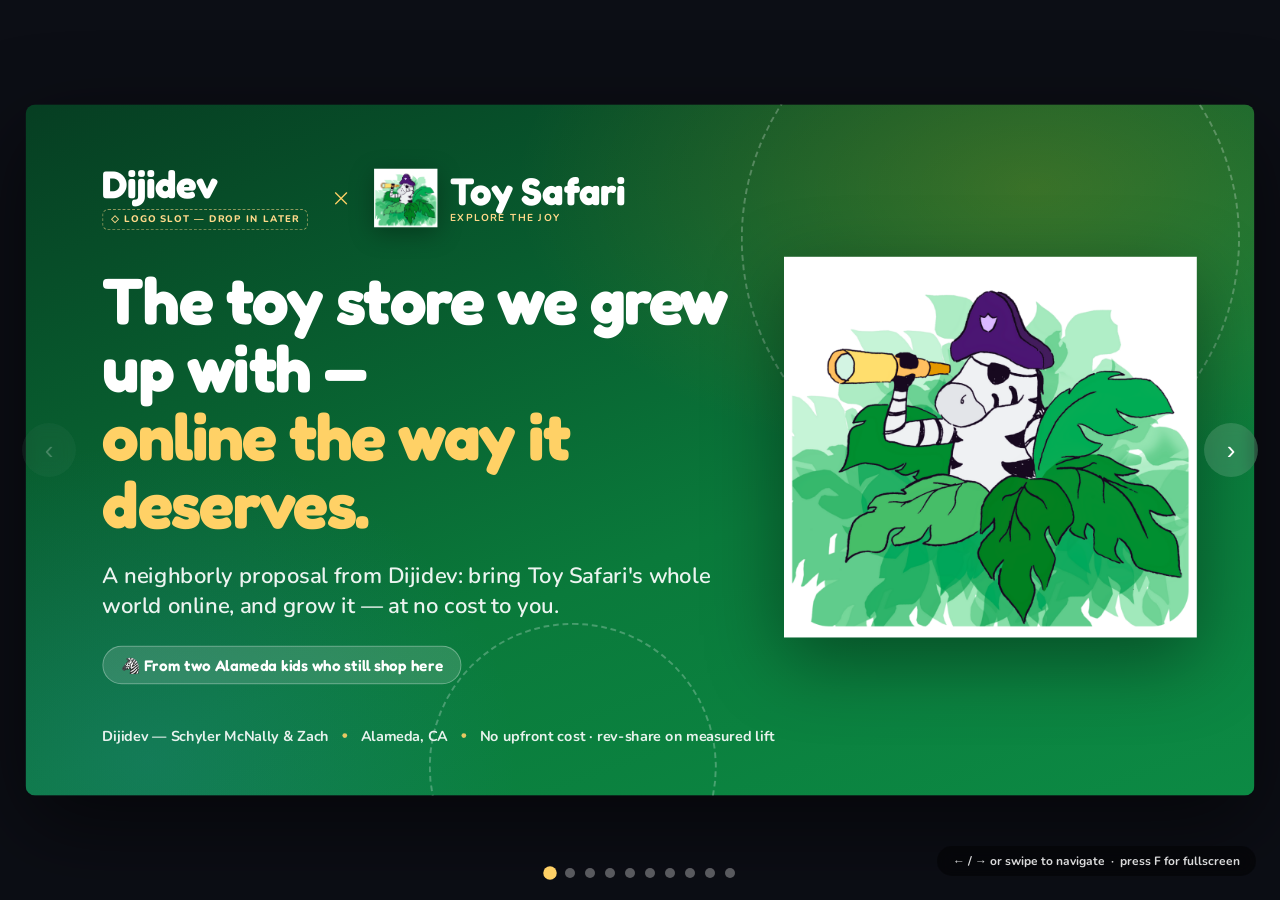
==== pitch/index.html @ 7b7998ce "Pitch deck: horizontal snap-scroll (swipe side-to-side) + auto-hiding prev/next nav" ====
<!doctype html>
<html lang="en"><head><meta charset="utf-8">
<title>Dijidev × Toy Safari — Pitch</title>
<link rel="stylesheet" href="https://fonts.googleapis.com/css2?family=Fredoka:wght@400;500;600;700&family=Nunito:wght@400;600;700;800;900&display=swap">
<style>
:root{
  --green:#0a7a3b;--green-deep:#04532a;--green-bright:#27c469;--green-soft:#e8f6ec;
  --amber:#ffa100;--amber-deep:#f08a00;--amber-soft:#fff4dd;--blue:#3f7fd6;--blue-deep:#2b5fa6;
  --purple:#6d4bb0;--coral:#ff6b5e;--ink:#1f2230;--ink-soft:#4a4f63;--muted:#8b91a4;
  --cream:#fbf8f1;--line:#ece6da;
}
*{box-sizing:border-box;margin:0;padding:0}
@page{size:1280px 720px;margin:0}
html,body{background:#2a2d3a}
body{font-family:'Nunito',sans-serif;color:var(--ink);-webkit-font-smoothing:antialiased}
.slide{width:1280px;height:720px;position:relative;overflow:hidden;page-break-after:always;
  background:var(--cream);display:flex;flex-direction:column}
.slide:last-child{page-break-after:auto}
h1,h2,h3,h4,.disp{font-family:'Fredoka',sans-serif;font-weight:600;line-height:1.04;letter-spacing:-.01em}
.pad{padding:64px 80px}
.eyebrow{font-family:'Fredoka';font-weight:600;font-size:15px;letter-spacing:.18em;text-transform:uppercase;color:var(--amber-deep)}
.kicker{display:inline-flex;align-items:center;gap:9px;font-family:'Fredoka';font-weight:600;font-size:14px;
  letter-spacing:.04em;background:#fff;border:1px solid var(--line);border-radius:999px;padding:8px 16px;color:var(--ink-soft)}
.pgn{position:absolute;bottom:30px;right:42px;font-family:'Fredoka';font-weight:600;font-size:13px;color:var(--muted);z-index:5}
.brandmark{position:absolute;bottom:26px;left:48px;display:flex;align-items:center;gap:9px;z-index:5}
.brandmark img{width:30px}.brandmark b{font-family:'Fredoka';font-weight:600;color:var(--green-deep);font-size:15px}
.green{color:var(--green-deep)}.amber{color:var(--amber-deep)}.cor{color:var(--coral)}.pur{color:var(--purple)}

/* browser frame */
.bz{background:#fff;border-radius:16px;box-shadow:0 30px 70px rgba(0,0,0,.28);overflow:hidden;border:1px solid #e2ddd2}
.bz .bar{height:38px;background:#f1eee7;border-bottom:1px solid var(--line);display:flex;align-items:center;gap:7px;padding:0 14px}
.bz .bar i{width:11px;height:11px;border-radius:50%;display:block}
.bz .bar .url{margin-left:14px;background:#fff;border:1px solid var(--line);border-radius:7px;height:22px;flex:1;max-width:340px;
  display:flex;align-items:center;padding:0 12px;font-size:11px;font-weight:700;color:var(--muted);font-family:'Nunito'}
.bz img{display:block;width:100%}

/* ---------- COVER ---------- */
.cover{background:
  radial-gradient(900px 500px at 82% 12%, rgba(255,161,0,.20), transparent 60%),
  radial-gradient(700px 600px at 10% 95%, rgba(63,127,214,.18), transparent 55%),
  linear-gradient(160deg,#063e22,#0a7a3b 60%,#0c8a44);color:#fff}
.cover .pad{flex:1;display:flex;flex-direction:column;justify-content:center;position:relative;z-index:2}
.cover .eyebrow{color:#ffd98a}
.cover h1{font-size:68px;font-weight:700;margin:18px 0 0;letter-spacing:-.02em;max-width:660px}
.cover h1 em{font-style:normal;color:#ffd166}
.cover .sub{font-size:23px;font-weight:600;opacity:.92;margin-top:24px;max-width:640px}
.cover .meta{margin-top:auto;display:flex;gap:14px;align-items:center;font-weight:700;font-size:15px;opacity:.9}
.cover .meta .dot{width:5px;height:5px;border-radius:50%;background:#ffd166}
.cover .zwrap{position:absolute;right:60px;top:50%;transform:translateY(-50%);width:430px;z-index:1}
.cover .zwrap img{width:100%;filter:drop-shadow(0 24px 40px rgba(0,0,0,.4))}
.cover .ring{position:absolute;border-radius:50%;border:2px dashed rgba(255,255,255,.25)}
.tagchip{display:inline-flex;align-items:center;gap:9px;background:rgba(255,255,255,.14);border:1px solid rgba(255,255,255,.3);
  border-radius:999px;padding:9px 18px;font-family:'Fredoka';font-weight:600;font-size:16px;margin-top:26px;width:fit-content}

/* ---------- generic head ---------- */
.shead{margin-bottom:26px}
.shead h2{font-size:46px;font-weight:700;color:var(--ink);margin-top:10px;max-width:900px}
.shead h2 .green{color:var(--green-deep)}
.lead{font-size:19px;font-weight:600;color:var(--ink-soft);max-width:820px;line-height:1.5}

/* slide 2 split */
.vs{display:grid;grid-template-columns:1fr 1fr;gap:26px;flex:1;min-height:0}
.vs .panel{border-radius:18px;padding:28px 30px;display:flex;flex-direction:column;min-height:0}
.vs .web{background:#fff;border:1px solid var(--line)}
.vs .store{background:linear-gradient(160deg,#0a7a3b,#063e22);color:#fff;position:relative;overflow:hidden}
.vs .panel h3{font-size:24px;margin-bottom:4px}
.vs .panel .n{font-family:'Fredoka';font-weight:700;font-size:15px;opacity:.8;margin-bottom:16px}
.vs .web .n{color:var(--muted)}
.taglist{display:flex;flex-wrap:wrap;gap:9px;align-content:flex-start}
.taglist span{font-weight:800;font-size:14px;padding:8px 14px;border-radius:10px}
.vs .web .taglist span{background:var(--cream);color:var(--ink-soft);border:1px solid var(--line)}
.vs .store .taglist span{background:rgba(255,255,255,.13);color:#fff;border:1px solid rgba(255,255,255,.22)}
.vs .store .taglist span.hot{background:var(--amber);color:#3a2600;border-color:var(--amber)}
.frbar{display:flex;gap:6px;margin-top:auto;padding-top:16px}
.frbar img{width:100%;height:62px;object-fit:cover;border-radius:8px;flex:1}
.bigstat{position:absolute;bottom:-10px;right:-6px;font-family:'Fredoka';font-weight:700;font-size:150px;color:rgba(255,255,255,.08);line-height:.8}

/* slide 3 cost */
.costgrid{display:grid;grid-template-columns:repeat(3,1fr);gap:22px;margin-top:8px}
.costcard{background:#fff;border:1px solid var(--line);border-radius:18px;padding:30px 28px;box-shadow:0 8px 22px rgba(31,34,48,.05)}
.costcard .big{font-family:'Fredoka';font-weight:700;font-size:58px;color:var(--coral);line-height:.9}
.costcard h4{font-size:21px;margin:14px 0 8px;color:var(--ink)}
.costcard p{font-weight:600;color:var(--ink-soft);font-size:15px;line-height:1.5}
.costcard.amber .big{color:var(--amber-deep)}.costcard.blue .big{color:var(--blue-deep)}
.banner-strip{margin-top:24px;background:#fdeceb;border:1px solid #f6c9c5;border-radius:14px;padding:16px 24px;
  display:flex;align-items:center;gap:14px;font-weight:700;color:#b3261e;font-size:16px}

/* tour slides */
.tour{display:grid;grid-template-columns:340px 1fr;gap:40px;flex:1;align-items:center}
.tour .txt h2{font-size:40px;font-weight:700;line-height:1.05;margin:12px 0 16px}
.tour .txt p{font-weight:600;color:var(--ink-soft);font-size:17px;line-height:1.55}
.tour ul{list-style:none;margin-top:20px;display:flex;flex-direction:column;gap:12px}
.tour li{font-weight:700;color:var(--ink);font-size:16px;display:flex;gap:11px;align-items:flex-start}
.tour li .e{font-size:20px;flex:0 0 auto}
.tour .shot{height:560px;display:flex;align-items:center}
.tour.full{grid-template-columns:1fr;text-align:center}
.tour-full-shot{height:470px;margin:0 auto}

/* before/after */
.ba2{display:grid;grid-template-columns:1fr 1fr;gap:26px;flex:1;align-items:stretch}
.ba2 .col{border-radius:18px;overflow:hidden;display:flex;flex-direction:column;border:1px solid var(--line);background:#fff}
.ba2 .col .lab{padding:14px 22px;font-family:'Fredoka';font-weight:600;font-size:17px;display:flex;align-items:center;gap:10px}
.ba2 .before .lab{background:#fdeceb;color:#b3261e}
.ba2 .after .lab{background:var(--green-soft);color:var(--green-deep)}
.ba2 .pp{padding:22px 26px;flex:1}
.ba2 .ptitle{font-family:'Fredoka';font-weight:600;font-size:19px;color:var(--ink)}
.ba2 .pprice{font-family:'Fredoka';font-weight:700;font-size:24px;color:var(--green-deep);margin:6px 0 14px}
.ba2 .empty{color:var(--muted);font-weight:700;font-size:14px;border:1.5px dashed var(--line);border-radius:10px;
  padding:18px;text-align:center;margin-top:6px}
.ba2 .empty2{margin-top:10px}
.ba2 .rich{font-weight:600;color:var(--ink-soft);font-size:13.5px;line-height:1.55}
.ba2 .rich b{color:var(--ink)}
.ba2 .rich .chips{display:flex;gap:6px;flex-wrap:wrap;margin-top:12px}
.ba2 .rich .chips span{background:var(--green-soft);color:var(--green-deep);font-weight:800;font-size:11px;padding:5px 10px;border-radius:7px}
.ba2 .seo{margin-top:14px;font-size:11.5px;font-weight:800;color:var(--muted);border-top:1px dashed var(--line);padding-top:10px}

/* trust slide */
.tg{display:grid;grid-template-columns:repeat(2,1fr);gap:18px;margin-top:6px}
.ti{background:#fff;border:1px solid var(--line);border-radius:16px;padding:22px 24px;display:flex;gap:16px;align-items:flex-start}
.ti .e{font-size:34px;flex:0 0 auto}
.ti h4{font-size:19px;margin-bottom:5px}.ti p{font-weight:600;color:var(--ink-soft);font-size:14.5px;line-height:1.45}
.rev-strip{margin-top:20px;display:flex;gap:16px}
.rev-mini{flex:1;background:linear-gradient(160deg,#fff,var(--green-soft));border:1px solid #cfe9d6;border-radius:14px;padding:16px 18px}
.rev-mini .st{color:#ffb800;font-weight:800;letter-spacing:1px;font-size:14px}
.rev-mini p{font-weight:700;color:var(--ink-soft);font-size:13px;margin:6px 0 8px;line-height:1.4}
.rev-mini b{font-size:12px;color:var(--ink)}

/* growth slide */
.channels{display:grid;grid-template-columns:repeat(5,1fr);gap:16px;margin-top:8px}
.ch{background:#fff;border:1px solid var(--line);border-radius:16px;padding:22px 18px;text-align:center;box-shadow:0 8px 20px rgba(31,34,48,.05)}
.ch .e{font-size:38px}.ch h4{font-size:18px;margin:12px 0 8px}
.ch p{font-weight:600;color:var(--ink-soft);font-size:13px;line-height:1.45}
.ch .tagm{display:inline-block;margin-top:10px;font-size:10px;font-weight:800;letter-spacing:.05em;text-transform:uppercase;
  color:var(--amber-deep);background:var(--amber-soft);padding:4px 9px;border-radius:6px}
.flow{margin-top:26px;background:var(--ink);color:#fff;border-radius:16px;padding:20px 28px;display:flex;align-items:center;
  justify-content:space-between;gap:14px}
.flow .step{font-family:'Fredoka';font-weight:600;font-size:15px}
.flow .arr{color:var(--green-bright);font-size:20px;font-weight:800}
.flow .step .e{font-size:22px;display:block;margin-bottom:4px}

/* offer slide */
.offer{display:grid;grid-template-columns:1fr 1fr;gap:26px;flex:1}
.phase{border-radius:20px;padding:34px 36px;display:flex;flex-direction:column;position:relative;overflow:hidden}
.phase.p1{background:#fff;border:2px solid var(--green-bright)}
.phase.p2{background:linear-gradient(160deg,#0a7a3b,#063e22);color:#fff}
.phase .tag{font-family:'Fredoka';font-weight:600;font-size:13px;letter-spacing:.1em;text-transform:uppercase;
  padding:7px 14px;border-radius:999px;width:fit-content;margin-bottom:16px}
.phase.p1 .tag{background:var(--green-soft);color:var(--green-deep)}
.phase.p2 .tag{background:rgba(255,255,255,.16);color:#fff}
.phase h3{font-size:32px;margin-bottom:6px}
.phase .price{font-family:'Fredoka';font-weight:700;font-size:46px;margin:10px 0 18px}
.phase.p1 .price{color:var(--green-deep)}.phase.p2 .price{color:#ffd166}
.phase ul{list-style:none;display:flex;flex-direction:column;gap:13px}
.phase li{font-weight:700;font-size:16px;display:flex;gap:11px;align-items:flex-start;line-height:1.4}
.phase.p1 li{color:var(--ink-soft)}.phase.p2 li{color:#eafff1}
.phase li .ck{flex:0 0 auto;font-weight:900}
.phase.p1 li .ck{color:var(--green)}.phase.p2 li .ck{color:var(--green-bright)}
.phase .foot2{margin-top:auto;font-weight:800;font-size:15px;padding-top:18px}
.phase.p1 .foot2{color:var(--green-deep)}.phase.p2 .foot2{color:#ffd166}

/* why slide */
.why{display:grid;grid-template-columns:repeat(2,1fr);gap:20px;margin-top:6px}
.wc{background:#fff;border:1px solid var(--line);border-radius:16px;padding:26px 28px;display:flex;gap:18px;align-items:flex-start}
.wc .e{font-size:36px}.wc h4{font-size:20px;margin-bottom:7px}.wc p{font-weight:600;color:var(--ink-soft);font-size:15px;line-height:1.5}
.scoreboard{margin-top:22px;background:var(--ink);color:#fff;border-radius:16px;padding:22px 30px;display:flex;align-items:center;gap:20px}
.scoreboard .e{font-size:34px}.scoreboard b{font-family:'Fredoka';font-weight:600;font-size:19px;color:#fff}
.scoreboard p{font-weight:700;color:#c5c8d4;font-size:14px;margin-top:3px}

/* ask slide */
.ask{background:
  radial-gradient(800px 500px at 85% 15%, rgba(255,161,0,.18), transparent 60%),
  linear-gradient(160deg,#063e22,#0a7a3b);color:#fff}
.ask .pad{flex:1;display:flex;flex-direction:column;justify-content:center}
.ask h2{font-size:58px;font-weight:700;max-width:760px}
.ask h2 em{font-style:normal;color:#ffd166}
.ask .lead{color:rgba(255,255,255,.9);max-width:680px;margin-top:20px;font-size:20px}
.askbox{margin-top:34px;background:rgba(255,255,255,.1);border:1px solid rgba(255,255,255,.25);border-radius:18px;
  padding:26px 32px;display:flex;align-items:center;gap:24px;width:fit-content}
.askbox .e{font-size:44px}
.askbox b{font-family:'Fredoka';font-weight:600;font-size:24px;display:block}
.askbox span{font-weight:700;opacity:.9;font-size:16px}
.contact{margin-top:30px;display:flex;gap:26px;font-weight:800;font-size:17px}
.contact .c{display:flex;align-items:center;gap:9px}
.ask .zwrap{position:absolute;right:48px;bottom:0;width:340px;opacity:.96}
.ask .zwrap img{width:100%;filter:drop-shadow(0 20px 30px rgba(0,0,0,.35))}

/* ---------- AI catalog slides ---------- */
.dpipe{display:flex;gap:10px;align-items:stretch;margin-top:6px}
.dps{flex:1;background:#fff;border:1px solid var(--line);border-radius:16px;padding:18px 18px 16px;position:relative;box-shadow:var(--shadow-sm)}
.dps .n{position:absolute;top:-11px;left:18px;width:24px;height:24px;border-radius:50%;background:var(--purple);color:#fff;font-family:'Fredoka';font-weight:700;font-size:13px;display:grid;place-items:center}
.dps .e{font-size:28px;margin:2px 0 8px}
.dps b{font-family:'Fredoka';font-weight:600;font-size:16px;display:block;margin-bottom:4px}
.dps span{font-weight:600;color:var(--ink-soft);font-size:12.5px;line-height:1.4}
.dpa{display:flex;align-items:center;color:var(--purple);font-size:20px;font-weight:800}
.ddetect{margin-top:22px;display:grid;grid-template-columns:1.7fr 1fr;gap:20px;align-items:stretch}
.ddwrap{position:relative;border-radius:16px;overflow:hidden;border:1px solid var(--line);box-shadow:var(--shadow);background:#000;height:268px}
.ddwrap img{width:100%;height:100%;object-fit:cover}
.ddbox{position:absolute;border:2.5px solid var(--green-bright);border-radius:7px;box-shadow:0 0 0 2px rgba(0,0,0,.25)}
.ddbox span{position:absolute;top:-22px;left:-2px;background:var(--green-bright);color:#06351c;font-weight:800;font-size:11px;padding:2px 7px;border-radius:5px;white-space:nowrap}
.ddside{background:linear-gradient(160deg,var(--green-soft),#fff);border:1px solid #cfe9d6;border-radius:16px;padding:20px 22px;display:flex;flex-direction:column;justify-content:center}
.ddside .big{font-family:'Fredoka';font-weight:700;font-size:46px;color:var(--green-deep);line-height:1}
.ddside .cap{font-weight:700;color:var(--ink-soft);font-size:14px;margin-bottom:14px}
.ddside .dl{font-weight:700;font-size:13.5px;color:var(--ink);display:flex;align-items:center;gap:8px;padding:4px 0}
.ddside .dl .ok{background:var(--green);color:#fff;width:17px;height:17px;border-radius:50%;display:grid;place-items:center;font-size:10px;flex:0 0 auto}
/* AI before/after */
.aba{display:grid;grid-template-columns:1fr auto 1.35fr;gap:20px;align-items:center;flex:1}
.aba .bcol{border:1px solid var(--line);border-radius:16px;overflow:hidden;background:var(--cream)}
.aba .blab{padding:12px 18px;font-family:'Fredoka';font-weight:600;font-size:15px;background:#fdeceb;color:#b3261e}
.aba .blab.good{background:var(--green-soft);color:var(--green-deep)}
.aba .bshelf{height:188px;overflow:hidden;background:#000}
.aba .bshelf img{width:100%;height:100%;object-fit:cover;object-position:31% 50%;transform:scale(2.05)}
.aba .bmeta{padding:14px 18px}
.aba .bmeta .t{font-family:'Fredoka';font-weight:600;font-size:15px;color:var(--muted)}
.aba .bx{list-style:none;margin:9px 0 0;padding:0;display:flex;flex-direction:column;gap:5px}
.aba .bx li{font-weight:700;font-size:12.5px;color:var(--muted);padding-left:18px;position:relative}
.aba .bx li:before{content:"✕";position:absolute;left:0;color:#d99}
.aba .mid{display:flex;flex-direction:column;align-items:center;gap:5px}
.aba .go{background:linear-gradient(110deg,#6d4bb0,#3f7fd6);color:#fff;font-family:'Fredoka';font-weight:700;font-size:14px;width:44px;height:44px;border-radius:50%;display:grid;place-items:center;box-shadow:var(--shadow)}
.aba .ar{color:var(--purple);font-size:22px;font-weight:800}
.alist{background:#fff;border:2px solid var(--green-bright);border-radius:16px;padding:20px;box-shadow:var(--shadow)}
.alist .top{display:flex;gap:16px}
.alist .img{width:128px;height:128px;flex:0 0 auto;background:#f6f3ec;border-radius:12px;display:grid;place-items:center;overflow:hidden}
.alist .img img{width:88%;height:88%;object-fit:contain;mix-blend-mode:multiply}
.alist .bl{font-size:11px;font-weight:800;letter-spacing:.05em;text-transform:uppercase;color:var(--amber-deep)}
.alist h3{font-family:'Fredoka';font-weight:600;font-size:20px;color:var(--ink);margin:3px 0 5px;line-height:1.08}
.alist .pr{font-family:'Fredoka';font-weight:700;font-size:24px;color:var(--green-deep);margin:4px 0 5px}
.alist .src{font-size:11.5px;font-weight:700;color:var(--ink-soft)}.alist .src b{color:var(--blue-deep)}
.alist .desc{font-weight:600;color:var(--ink-soft);font-size:13px;line-height:1.55;margin:14px 0 12px}
.alist .chips{display:flex;gap:6px;flex-wrap:wrap;margin-bottom:12px}
.alist .chips span{background:var(--green-soft);color:var(--green-deep);font-weight:800;font-size:10.5px;padding:4px 9px;border-radius:6px}
.alist .seo{font-size:11px;font-weight:800;color:var(--green-deep);background:var(--green-soft);border-radius:8px;padding:8px 12px}

/* ===== v2 reframe: co-brand · heart · vision · live · proof ===== */
.cobrand{display:flex;align-items:center;gap:26px;margin-bottom:8px}
.cobrand .wm{font-family:'Fredoka';font-weight:700;font-size:40px;color:#fff;line-height:.92}
.cobrand .slot{margin-top:8px;font-size:10px;font-weight:800;letter-spacing:.12em;text-transform:uppercase;
  color:#ffd98a;border:1px dashed rgba(255,217,138,.55);border-radius:6px;padding:3px 8px;width:fit-content}
.cobrand .x{font-size:28px;color:#ffd166;font-weight:300}
.cobrand .ts{display:flex;align-items:center;gap:13px}
.cobrand .ts img{width:66px;filter:drop-shadow(0 6px 12px rgba(0,0,0,.3))}
.cobrand .ts .wm small{display:block;font-family:'Nunito';font-weight:700;font-size:10.5px;letter-spacing:.14em;
  color:#ffd98a;text-transform:uppercase;margin-top:4px}

/* heart slide */
.heart{display:grid;grid-template-columns:1.15fr .85fr;gap:42px;flex:1;align-items:center}
.heart .htxt p{font-weight:600;color:var(--ink-soft);font-size:18.5px;line-height:1.62;margin-bottom:14px}
.heart .htxt p b{color:var(--ink)}
.heart .htxt .big1{font-family:'Fredoka';font-weight:600;font-size:30px;color:var(--green-deep);margin-bottom:18px;line-height:1.1}
.heart .hcard{background:linear-gradient(160deg,#063e22,#0a7a3b);border-radius:24px;padding:36px 30px;color:#fff;
  text-align:center;box-shadow:var(--shadow-lg)}
.heart .hcard img{width:188px;margin:0 auto 12px;filter:drop-shadow(0 14px 22px rgba(0,0,0,.3))}
.heart .hcard .big{font-family:'Fredoka';font-weight:600;font-size:22px}
.heart .hcard .who{margin-top:12px;font-weight:700;font-size:13.5px;color:#ffd98a}
.heart .hcard .lov{display:inline-block;margin-top:16px;background:rgba(255,255,255,.14);border:1px solid rgba(255,255,255,.25);
  border-radius:999px;padding:9px 18px;font-weight:800;font-size:14px}

/* vision slide */
.vgrid{display:grid;grid-template-columns:repeat(3,1fr);gap:22px;margin-top:6px}
.vcard{background:#fff;border:1px solid var(--line);border-radius:18px;padding:28px 26px;box-shadow:0 8px 22px rgba(31,34,48,.05)}
.vcard .ve{font-size:38px}
.vcard h4{font-size:21px;margin:14px 0 9px;color:var(--ink)}
.vcard p{font-weight:600;color:var(--ink-soft);font-size:14.5px;line-height:1.52}
.vbanner{margin-top:24px;background:linear-gradient(110deg,#140f26,#23314f);color:#fff;border-radius:16px;
  padding:20px 28px;display:flex;align-items:center;gap:16px;font-weight:700;font-size:17px}
.vbanner .e{font-size:28px}.vbanner b{color:#ffd166;font-family:'Fredoka';font-weight:600}

/* live slide */
.live{display:grid;grid-template-columns:1fr 360px;gap:46px;flex:1;align-items:center}
.live .ltxt h2{font-size:46px;font-weight:700;line-height:1.04;margin-bottom:16px}
.live .ltxt p{font-weight:600;color:var(--ink-soft);font-size:18.5px;line-height:1.55;max-width:540px}
.xbtn{display:inline-flex;align-items:center;gap:10px;font-family:'Fredoka';font-weight:600;font-size:19px;
  background:var(--green);color:#fff;padding:16px 30px;border-radius:999px;box-shadow:0 8px 20px rgba(10,122,59,.3);margin-top:26px}
.xbtn.amber{background:var(--amber);color:#3a2600}
.live .url{margin-top:18px;font-weight:800;color:var(--ink-soft);font-size:15px}
.live .url b{color:var(--green-deep)}
.phone{width:300px;height:610px;margin:0 auto;background:#1f2230;border-radius:46px;padding:11px;box-shadow:var(--shadow-lg);position:relative}
.phone .scr{width:100%;height:100%;border-radius:35px;overflow:hidden;background:#fff;position:relative}
.phone .scr img{width:100%;display:block}
.phone .notch{position:absolute;top:11px;left:50%;transform:translateX(-50%);width:120px;height:24px;background:#1f2230;border-radius:0 0 16px 16px;z-index:2}

/* proof: measured-lift band */
.lift{margin-top:18px;background:var(--ink);color:#fff;border-radius:16px;padding:18px 28px;display:flex;align-items:center;gap:18px}
.lift .e{font-size:30px;flex:0 0 auto}.lift b{font-family:'Fredoka';font-weight:600;font-size:19px;color:#fff}
.lift p{font-weight:700;color:#c5c8d4;font-size:14px;margin-top:2px}

/* discreet corner cross-link (functional on web, harmless in print) */
.golive{position:absolute;top:20px;right:24px;z-index:6;background:rgba(255,255,255,.92);border:1px solid var(--line);
  border-radius:999px;padding:8px 15px;font-family:'Fredoka';font-weight:600;font-size:12.5px;color:var(--green-deep);
  box-shadow:var(--shadow-sm);display:flex;align-items:center;gap:6px}
.cover .golive,.ask .golive{background:rgba(255,255,255,.16);color:#fff;border-color:rgba(255,255,255,.3)}

/* ===== web slideshow mode (screen only; print uses @page above) ===== */
@media screen{
  html,body{height:100%;margin:0;background:#0c0e15;overflow:hidden}
  /* horizontal snap deck: slides line up in a row, swipe / arrow side-to-side */
  .deck{display:flex;flex-direction:row;width:100vw;height:100vh;
    overflow-x:auto;overflow-y:hidden;scroll-snap-type:x mandatory;scroll-behavior:smooth;
    -webkit-overflow-scrolling:touch;overscroll-behavior-x:contain}
  .deck::-webkit-scrollbar{display:none} .deck{scrollbar-width:none}
  .stage{flex:0 0 100vw;width:100vw;height:100vh;display:flex;align-items:center;justify-content:center;
    scroll-snap-align:center;scroll-snap-stop:always;overflow:hidden;position:relative}
  .slide{flex:0 0 auto;transform-origin:center center;border-radius:10px;
    box-shadow:0 30px 90px rgba(0,0,0,.55)}
  /* nav chrome — auto-hides when idle, returns on move/tap/key */
  .navdots,.arrowbtn,.helpbar{transition:opacity .4s ease,transform .2s ease}
  body.idle .navdots,body.idle .arrowbtn,body.idle .helpbar{opacity:0;pointer-events:none}
  .navdots{position:fixed;left:50%;bottom:22px;transform:translateX(-50%);z-index:60;display:flex;flex-direction:row;gap:10px}
  .navdots a{width:10px;height:10px;border-radius:50%;background:rgba(255,255,255,.32);transition:.2s;cursor:pointer}
  .navdots a.on{background:#ffd166;transform:scale(1.35)}
  .arrowbtn{position:fixed;z-index:60;top:50%;transform:translateY(-50%);width:54px;height:54px;border-radius:50%;border:0;cursor:pointer;
    background:rgba(255,255,255,.14);color:#fff;font-size:26px;line-height:1;backdrop-filter:blur(8px);display:grid;place-items:center}
  .arrowbtn:hover{background:rgba(255,255,255,.28)}
  .arrowbtn.prev{left:22px}.arrowbtn.next{right:22px}
  .arrowbtn[disabled]{opacity:.25;pointer-events:none}
  .helpbar{position:fixed;bottom:24px;right:24px;z-index:60;background:rgba(0,0,0,.5);
    color:#fff;font-family:'Nunito';font-weight:700;font-size:12px;padding:7px 16px;border-radius:999px;
    backdrop-filter:blur(8px);opacity:.85}
}
@media print{ .deck{display:block} .navdots,.helpbar,.arrowbtn{display:none!important} }

</style></head>
<body>
<div class="deck" id="deck">

<!-- 1 COVER · Dijidev × Toy Safari -->
<div class="stage"><section class="slide cover">
  <div class="ring" style="width:520px;height:520px;right:15px;top:-120px"></div>
  <div class="ring" style="width:300px;height:300px;right:560px;bottom:-120px"></div>
  <div class="zwrap"><img src="assets/zebra.png" alt="Toy Safari zebra"></div>
  <div class="pad">
    <div class="cobrand">
      <div class="dij"><div class="wm">Dijidev</div><div class="slot">◇ logo slot — drop in later</div></div>
      <div class="x">×</div>
      <div class="ts"><img src="assets/zebra.png" alt=""><div class="wm">Toy&nbsp;Safari<small>Explore the joy</small></div></div>
    </div>
    <h1 style="margin-top:30px">The toy store we grew up with —<br><em>online the way it deserves.</em></h1>
    <p class="sub">A neighborly proposal from Dijidev: bring Toy Safari's whole world online, and grow it — at no cost to you.</p>
    <span class="tagchip">🦓 From two Alameda kids who still shop here</span>
    <div class="meta" style="margin-top:44px"><span>Dijidev — Schyler McNally &amp; Zach</span><span class="dot"></span><span>Alameda, CA</span><span class="dot"></span><span>No upfront cost · rev-share on measured lift</span></div>
  </div>
</section></div>

<!-- 2 WHO WE ARE · heart -->
<div class="stage"><section class="slide"><div class="pad" style="flex:1;display:flex;flex-direction:column"><a class="golive" href="../index.html">🔗 Open live site</a>
  <div class="shead"><span class="eyebrow">Who we are · why we're here</span>
    <h2>We're not an agency.<br>We're your <span class="green">neighbors.</span></h2></div>
  <div class="heart">
    <div class="htxt">
      <p class="big1">Alameda born and raised. We shopped Toy Safari as kids — now our kids do.</p>
      <p>We're <b>Dijidev</b> — Schyler &amp; Zach, two locals who love building things. We also <b>love love love this island</b>, and the shops that make it ours.</p>
      <p>We're starting a small marketing blitz offering our new services — helping local businesses step into what AI can do for them. And we asked ourselves a simple question:</p>
      <p><b>What better place to start than the places we love, in the city we call home?</b> So we started here.</p>
    </div>
    <div class="hcard">
      <img src="assets/zebra.png" alt="Toy Safari zebra">
      <div class="big">Toy Safari</div>
      <div class="who">A neighborhood institution we grew up on</div>
      <div class="lov">❤️ We love love love Alameda</div>
    </div>
  </div>
</div><div class="brandmark"><img src="assets/zebra.png"><b>Dijidev × Toy Safari</b></div><div class="pgn">2 / 10</div></section></div>

<!-- 3 THE VISION · local business in the AI era -->
<div class="stage"><section class="slide"><div class="pad" style="flex:1;display:flex;flex-direction:column"><a class="golive" href="../index.html">🔗 Open live site</a>
  <div class="shead"><span class="eyebrow">The moment · why now</span>
    <h2>The corner toy shop can now do what only <span class="green">big retail</span> could.</h2></div>
  <div class="vgrid">
    <div class="vcard"><div class="ve">⚡</div><h4>The moment</h4>
      <p>AI just got good enough to do the work a small shop never had time or budget for — writing every product page, listing across channels, answering customers, running the marketing.</p></div>
    <div class="vcard"><div class="ve">🌱</div><h4>The opportunity</h4>
      <p>A one-person shop can now punch like a team of ten. The independents who adopt early get pro-grade reach while keeping exactly what makes them special — the taste, the curation, the human touch.</p></div>
    <div class="vcard"><div class="ve">⏳</div><h4>The risk of waiting</h4>
      <p>Search and the marketplaces increasingly favor whoever shows up complete and online. Shops that stay invisible get quietly buried under the chains and Amazon — not because they're worse, but because they can't be found.</p></div>
  </div>
  <div class="vbanner"><span class="e">🧭</span><div>We help local businesses cross into the agentic-AI era — <b>starting at home, in Alameda.</b></div></div>
</div><div class="brandmark"><img src="assets/zebra.png"><b>Dijidev × Toy Safari</b></div><div class="pgn">3 / 10</div></section></div>

<!-- 4 THE GAP -->
<div class="stage"><section class="slide"><div class="pad" style="flex:1;display:flex;flex-direction:column"><a class="golive" href="../index.html">🔗 Open live site</a>
  <div class="shead"><span class="eyebrow">The one thing we noticed</span>
    <h2>Your <span class="green">store</span> is a wonderland.<br>Your <span class="cor">website</span> shows a sliver of it.</h2></div>
  <div class="vs">
    <div class="panel web">
      <h3>🖥️ Online today</h3><div class="n">toysafaritoys.com — a handful of collector categories (~301 items)</div>
      <div class="taglist">
        <span>Star Wars</span><span>Die-cast</span><span>Dolls</span><span>Transformers</span>
        <span>Tin Toys</span><span>Autographed</span><span>Pixar</span><span>BRIO (a few)</span>
      </div>
      <div class="frbar"><img src="assets/f07.jpg"><img src="assets/f19.jpg"></div>
    </div>
    <div class="panel store">
      <h3>🏬 On your shelves</h3><div class="n">the full-spectrum toy shop customers actually walk into</div>
      <div class="taglist">
        <span class="hot">Wooden toys</span><span class="hot">Educational / STEM</span><span class="hot">Baby &amp; toddler</span>
        <span class="hot">Puzzles</span><span class="hot">Plush</span><span class="hot">Bath &amp; water</span>
        <span class="hot">Pretend play</span><span class="hot">Books</span><span class="hot">Board games</span>
        <span class="hot">Arts &amp; crafts</span><span class="hot">Modern figures</span><span>+ all the collectibles</span>
      </div>
      <div class="frbar"><img src="assets/f02.jpg"><img src="assets/f14.jpg"><img src="assets/f06.jpg"><img src="assets/f17.jpg"></div>
      <div class="bigstat">85%<br>hidden</div>
    </div>
  </div>
  <p style="margin-top:16px;font-weight:700;color:var(--ink-soft);font-size:15px">Roughly <b style="color:var(--ink)">85% of the store never appears online</b> — so the families searching for it never find you. Good news: that's the most fixable problem there is.</p>
</div><div class="brandmark"><img src="assets/zebra.png"><b>Dijidev × Toy Safari</b></div><div class="pgn">4 / 10</div></section></div>

<!-- 5 THE FUTURE · homepage -->
<div class="stage"><section class="slide"><div class="pad" style="flex:1"><a class="golive" href="../index.html">🔗 Open live site</a>
  <div class="tour">
    <div class="txt"><span class="eyebrow">What we'd build · the future</span>
      <h2>The whole store,<br>finally <span class="green">visible.</span></h2>
      <p>A redesign that keeps your zebra, your voice, your collectibles — and finally shows every aisle you actually carry.</p>
      <ul>
        <li><span class="e">🦓</span> Your mascot + "Explore the joy, find some toys"</li>
        <li><span class="e">🗺️</span> Every toy "habitat," not just the display cases</li>
        <li><span class="e">💎</span> A premium Vintage Vault for the collectors</li>
        <li><span class="e">🎈</span> Your gift-balloon service, front and center</li>
      </ul>
    </div>
    <div class="shot"><div class="bz"><div class="bar"><i style="background:#ff5f57"></i><i style="background:#febc2e"></i><i style="background:#28c840"></i><div class="url">toysafaritoys.com</div></div>
      <img src="assets/deck_home.png" alt="New homepage"></div></div>
  </div>
</div><div class="brandmark"><img src="assets/zebra.png"><b>Dijidev × Toy Safari</b></div><div class="pgn">5 / 10</div></section></div>

<!-- 6 THE FUTURE · breadth navigable -->
<div class="stage"><section class="slide"><div class="pad" style="flex:1"><a class="golive" href="../index.html">🔗 Open live site</a>
  <div class="tour">
    <div class="txt"><span class="eyebrow">What we'd build · the future</span>
      <h2>Every aisle,<br>one <span class="green">click away.</span></h2>
      <p>A full category menu and smart search map the real store online — so a parent hunting wooden trains and a collector chasing a signed figure both land in the right place.</p>
      <ul>
        <li><span class="e">🧭</span> Departments organized like the store</li>
        <li><span class="e">🔎</span> Search by character, brand, age or scale</li>
        <li><span class="e">📈</span> Every category a page Google can finally rank</li>
      </ul>
    </div>
    <div class="shot"><div class="bz"><div class="bar"><i style="background:#ff5f57"></i><i style="background:#febc2e"></i><i style="background:#28c840"></i><div class="url">toysafaritoys.com</div></div>
      <img src="assets/deck_mega.png" alt="Full category navigation"></div></div>
  </div>
</div><div class="brandmark"><img src="assets/zebra.png"><b>Dijidev × Toy Safari</b></div><div class="pgn">6 / 10</div></section></div>

<!-- 7 SEE IT LIVE · cross-link -->
<div class="stage"><section class="slide"><div class="pad" style="flex:1"><a class="golive" href="../index.html">🔗 Open live site</a>
  <div class="live">
    <div class="ltxt"><span class="eyebrow">Not a slideshow — a working site</span>
      <h2>This isn't a mockup.<br>It's <span class="green">already live.</span></h2>
      <p>We've built a working prototype of the new Toy Safari — on desktop and phone. Open it right now and tap around; it feels like a real store because it is one.</p>
      <a class="xbtn" href="../index.html">▶ Open the live demo</a>
      <div class="url">On your phone: <b>scan the QR / ask us for the link</b></div>
    </div>
    <div class="phone"><div class="notch"></div><div class="scr"><img src="assets/ip_home_vp.png" alt="Toy Safari on iPhone"></div></div>
  </div>
</div><div class="brandmark"><img src="assets/zebra.png"><b>Dijidev × Toy Safari</b></div><div class="pgn">7 / 10</div></section></div>

<!-- 8 THE PROOF · 301 descriptions + measurable lift -->
<div class="stage"><section class="slide"><div class="pad" style="flex:1;display:flex;flex-direction:column"><a class="golive" href="../index.html">🔗 Open live site</a>
  <div class="shead" style="margin-bottom:18px"><span class="eyebrow">The proof · what makes the heart credible</span>
    <h2 style="font-size:40px">301 products. Zero descriptions — until now.<br><span class="green">And you measure every dollar of the lift.</span></h2></div>
  <div class="ba2">
    <div class="col before"><div class="lab">❌ Today — title &amp; price only</div>
      <div class="pp"><div class="ptitle">Ahsoka -3.5 inch- The Vintage Collection- Signed By Ashley Eckstein</div>
        <div class="pprice">$100.00</div>
        <div class="empty">No description.</div>
        <div class="empty empty2">No condition · no authenticity · no story · no keywords for Google.</div>
        <div class="seo">SEO: thin page · no product schema · little reason to rank</div>
      </div></div>
    <div class="col after"><div class="lab">✅ After — rich, accurate, search-optimized</div>
      <div class="pp"><div class="ptitle">Ahsoka Tano — The Vintage Collection, Signed by Ashley Eckstein</div>
        <div class="pprice">$100.00</div>
        <div class="rich"><b>A grail for any Clone Wars collector.</b> This 3.75-inch Ahsoka Tano from Hasbro's premium Vintage Collection comes personally autographed by Ashley Eckstein — the voice of Ahsoka across <i>The Clone Wars</i> and <i>Rebels</i>. Factory-sealed on the original card; certificate of authenticity included…
          <div class="chips"><span>Character: Ahsoka Tano</span><span>Scale: 3.75"</span><span>Sealed · Signed</span><span>COA ✓</span></div>
          <div class="seo">SEO: keyword-rich · product schema · breadcrumbs · ranks &amp; converts</div>
        </div>
      </div></div>
  </div>
  <div class="lift" style="margin-top:14px;padding:14px 24px;margin-bottom:6px"><span class="e">📊</span><div><b>And you see it on your own Shopify dashboard.</b><p>We set a baseline from your current numbers and share only the measured lift above it — no attribution guesswork. (Same engine can photograph your shelves and auto-list the other ~85%, too.)</p></div></div>
</div><div class="brandmark"><img src="assets/zebra.png"><b>Dijidev × Toy Safari</b></div><div class="pgn">8 / 10</div></section></div>

<!-- 9 THE OFFER -->
<div class="stage"><section class="slide"><div class="pad" style="flex:1;display:flex;flex-direction:column"><a class="golive" href="../index.html">🔗 Open live site</a>
  <div class="shead"><span class="eyebrow">The offer</span>
    <h2>You pay <span class="green">nothing</span> up front.<br>We get paid only from growth we create.</h2></div>
  <div class="offer">
    <div class="phase p1"><span class="tag">Phase 1 · Proof</span>
      <h3>We fix the foundation.</h3><div class="price">Free</div>
      <ul>
        <li><span class="ck">✓</span> Descriptions for all 301 products</li>
        <li><span class="ck">✓</span> Reviews + trust pages + SEO basics</li>
        <li><span class="ck">✓</span> The full category &amp; search redesign</li>
        <li><span class="ck">✓</span> You see the lift on your own Shopify dashboard</li>
      </ul>
      <div class="foot2">No commitment. No risk.</div>
    </div>
    <div class="phase p2"><span class="tag">Phase 2 · Engine</span>
      <h3>We grow it. We share the upside.</h3><div class="price">% of the lift</div>
      <ul>
        <li><span class="ck">✓</span> Multi-channel listing, content, community, email</li>
        <li><span class="ck">✓</span> A share of revenue <b>above your current baseline</b></li>
        <li><span class="ck">✓</span> Measured on your Shopify numbers — for a set term</li>
        <li><span class="ck">✓</span> If revenue doesn't grow, you owe nothing</li>
      </ul>
      <div class="foot2">We only get paid out of money you weren't making before.</div>
    </div>
  </div>
</div><div class="brandmark"><img src="assets/zebra.png"><b>Dijidev × Toy Safari</b></div><div class="pgn">9 / 10</div></section></div>

<!-- 10 THE ASK -->
<div class="stage"><section class="slide ask">
  <a class="golive" href="../index.html">🔗 Open live site</a>
  <div class="zwrap"><img src="assets/zebra.png" alt="Toy Safari zebra"></div>
  <div class="pad">
    <span class="eyebrow" style="color:#ffd98a">The ask</span>
    <h2>Let us write the <em>first batch</em><br>of descriptions — free.</h2>
    <p class="lead">A no-commitment sample, so you can see exactly what the new Toy Safari looks like before deciding anything. If you love it, we build. If not, you keep the samples — and we're still neighbors.</p>
    <div class="askbox"><span class="e">🎁</span><div><b>A free sample batch of product descriptions</b><span>Then a 20-minute coffee about Phase 2.</span></div></div>
    <div class="contact">
      <div class="c">🏢 Dijidev — Schyler &amp; Zach</div>
      <div class="c">✉️ schylermcnally@gmail.com</div>
      <div class="c">📞 (510) 529-8617</div>
    </div>
  </div>
</section></div>


</div><!-- /.deck -->
<div class="navdots" id="dots"></div>
<button class="arrowbtn prev" id="prevBtn" onclick="go(cur-1)" aria-label="Previous">‹</button>
<button class="arrowbtn next" id="nextBtn" onclick="go(cur+1)" aria-label="Next">›</button>
<div class="helpbar">← / → or swipe to navigate &nbsp;·&nbsp; press F for fullscreen</div>
<script>
var stages=[].slice.call(document.querySelectorAll('.stage'));
var deck=document.getElementById('deck');
var cur=0;
function fit(){var s=Math.min(window.innerWidth/1280, window.innerHeight/720)*0.96;
  document.querySelectorAll('.slide').forEach(function(el){el.style.transform='scale('+s+')';});}
window.addEventListener('resize',fit); fit();
function go(i){cur=Math.max(0,Math.min(stages.length-1,i));
  stages[cur].scrollIntoView({behavior:'smooth',inline:'center',block:'nearest'}); paint();}
function paint(){var ds=document.querySelectorAll('#dots a'); for(var i=0;i<ds.length;i++) ds[i].classList.toggle('on',i===cur);
  document.getElementById('prevBtn').disabled=(cur<=0);
  document.getElementById('nextBtn').disabled=(cur>=stages.length-1);}
// dots
var dh=''; for(var i=0;i<stages.length;i++) dh+='<a onclick="go('+i+')"></a>';
document.getElementById('dots').innerHTML=dh;
// keep cur synced to swipe/scroll position (horizontal)
var io=new IntersectionObserver(function(es){es.forEach(function(en){
  if(en.isIntersecting){var idx=stages.indexOf(en.target); if(idx>=0){cur=idx; paint();}}});},{root:deck,threshold:0.6});
stages.forEach(function(s){io.observe(s);});
paint();
document.addEventListener('keydown',function(e){
  if(['ArrowRight','PageDown',' '].indexOf(e.key)>=0){e.preventDefault();go(cur+1);}
  else if(['ArrowLeft','PageUp'].indexOf(e.key)>=0){e.preventDefault();go(cur-1);}
  else if(e.key==='Home'){e.preventDefault();go(0);}
  else if(e.key==='End'){e.preventDefault();go(stages.length-1);}
  else if(e.key==='f'||e.key==='F'){if(!document.fullscreenElement){document.documentElement.requestFullscreen();}else{document.exitFullscreen();}}
});
// auto-hiding nav chrome
var idleT;
function wake(){document.body.classList.remove('idle');clearTimeout(idleT);
  idleT=setTimeout(function(){document.body.classList.add('idle');},2800);}
['mousemove','mousedown','touchstart','keydown','wheel'].forEach(function(ev){
  window.addEventListener(ev,wake,{passive:true});});
wake();
</script>

</body></html>
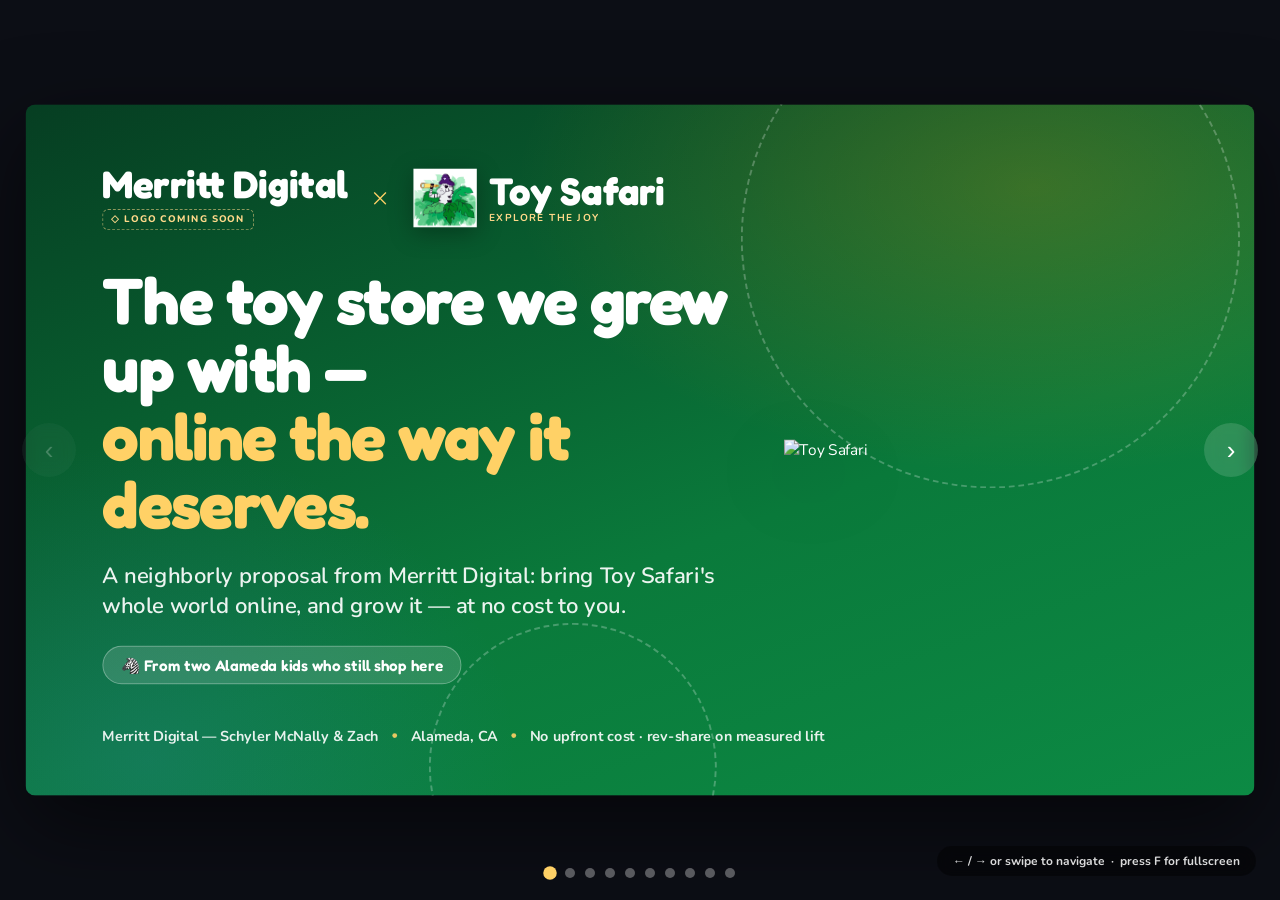
==== commit 30469bdb: "Cover: living logo (transparent 24fps) + rename firm Dijidev->Merritt Digital" ====
--- a/pitch/index.html
+++ b/pitch/index.html
@@ -1,6 +1,6 @@
 <!doctype html>
 <html lang="en"><head><meta charset="utf-8">
-<title>Dijidev × Toy Safari — Pitch</title>
+<title>Merritt Digital × Toy Safari — Pitch</title>
 <link rel="stylesheet" href="https://fonts.googleapis.com/css2?family=Fredoka:wght@400;500;600;700&family=Nunito:wght@400;600;700;800;900&display=swap">
 <style>
 :root{
@@ -322,21 +322,21 @@
 <body>
 <div class="deck" id="deck">
 
-<!-- 1 COVER · Dijidev × Toy Safari -->
+<!-- 1 COVER · Merritt Digital × Toy Safari -->
 <div class="stage"><section class="slide cover">
   <div class="ring" style="width:520px;height:520px;right:15px;top:-120px"></div>
   <div class="ring" style="width:300px;height:300px;right:560px;bottom:-120px"></div>
-  <div class="zwrap"><img src="assets/zebra.png" alt="Toy Safari zebra"></div>
+  <div class="zwrap"><img src="assets/logo-cover.webp" alt="Toy Safari"></div>
   <div class="pad">
     <div class="cobrand">
-      <div class="dij"><div class="wm">Dijidev</div><div class="slot">◇ logo slot — drop in later</div></div>
+      <div class="dij"><div class="wm">Merritt Digital</div><div class="slot">◇ logo coming soon</div></div>
       <div class="x">×</div>
       <div class="ts"><img src="assets/zebra.png" alt=""><div class="wm">Toy&nbsp;Safari<small>Explore the joy</small></div></div>
     </div>
     <h1 style="margin-top:30px">The toy store we grew up with —<br><em>online the way it deserves.</em></h1>
-    <p class="sub">A neighborly proposal from Dijidev: bring Toy Safari's whole world online, and grow it — at no cost to you.</p>
+    <p class="sub">A neighborly proposal from Merritt Digital: bring Toy Safari's whole world online, and grow it — at no cost to you.</p>
     <span class="tagchip">🦓 From two Alameda kids who still shop here</span>
-    <div class="meta" style="margin-top:44px"><span>Dijidev — Schyler McNally &amp; Zach</span><span class="dot"></span><span>Alameda, CA</span><span class="dot"></span><span>No upfront cost · rev-share on measured lift</span></div>
+    <div class="meta" style="margin-top:44px"><span>Merritt Digital — Schyler McNally &amp; Zach</span><span class="dot"></span><span>Alameda, CA</span><span class="dot"></span><span>No upfront cost · rev-share on measured lift</span></div>
   </div>
 </section></div>
 
@@ -347,7 +347,7 @@
   <div class="heart">
     <div class="htxt">
       <p class="big1">Alameda born and raised. We shopped Toy Safari as kids — now our kids do.</p>
-      <p>We're <b>Dijidev</b> — Schyler &amp; Zach, two locals who love building things. We also <b>love love love this island</b>, and the shops that make it ours.</p>
+      <p>We're <b>Merritt Digital</b> — Schyler &amp; Zach, two locals who love building things. We also <b>love love love this island</b>, and the shops that make it ours.</p>
       <p>We're starting a small marketing blitz offering our new services — helping local businesses step into what AI can do for them. And we asked ourselves a simple question:</p>
       <p><b>What better place to start than the places we love, in the city we call home?</b> So we started here.</p>
     </div>
@@ -358,7 +358,7 @@
       <div class="lov">❤️ We love love love Alameda</div>
     </div>
   </div>
-</div><div class="brandmark"><img src="assets/zebra.png"><b>Dijidev × Toy Safari</b></div><div class="pgn">2 / 10</div></section></div>
+</div><div class="brandmark"><img src="assets/zebra.png"><b>Merritt Digital × Toy Safari</b></div><div class="pgn">2 / 10</div></section></div>
 
 <!-- 3 THE VISION · local business in the AI era -->
 <div class="stage"><section class="slide"><div class="pad" style="flex:1;display:flex;flex-direction:column"><a class="golive" href="../index.html">🔗 Open live site</a>
@@ -373,7 +373,7 @@
       <p>Search and the marketplaces increasingly favor whoever shows up complete and online. Shops that stay invisible get quietly buried under the chains and Amazon — not because they're worse, but because they can't be found.</p></div>
   </div>
   <div class="vbanner"><span class="e">🧭</span><div>We help local businesses cross into the agentic-AI era — <b>starting at home, in Alameda.</b></div></div>
-</div><div class="brandmark"><img src="assets/zebra.png"><b>Dijidev × Toy Safari</b></div><div class="pgn">3 / 10</div></section></div>
+</div><div class="brandmark"><img src="assets/zebra.png"><b>Merritt Digital × Toy Safari</b></div><div class="pgn">3 / 10</div></section></div>
 
 <!-- 4 THE GAP -->
 <div class="stage"><section class="slide"><div class="pad" style="flex:1;display:flex;flex-direction:column"><a class="golive" href="../index.html">🔗 Open live site</a>
@@ -401,7 +401,7 @@
     </div>
   </div>
   <p style="margin-top:16px;font-weight:700;color:var(--ink-soft);font-size:15px">Roughly <b style="color:var(--ink)">85% of the store never appears online</b> — so the families searching for it never find you. Good news: that's the most fixable problem there is.</p>
-</div><div class="brandmark"><img src="assets/zebra.png"><b>Dijidev × Toy Safari</b></div><div class="pgn">4 / 10</div></section></div>
+</div><div class="brandmark"><img src="assets/zebra.png"><b>Merritt Digital × Toy Safari</b></div><div class="pgn">4 / 10</div></section></div>
 
 <!-- 5 THE FUTURE · homepage -->
 <div class="stage"><section class="slide"><div class="pad" style="flex:1"><a class="golive" href="../index.html">🔗 Open live site</a>
@@ -419,7 +419,7 @@
     <div class="shot"><div class="bz"><div class="bar"><i style="background:#ff5f57"></i><i style="background:#febc2e"></i><i style="background:#28c840"></i><div class="url">toysafaritoys.com</div></div>
       <img src="assets/deck_home.png" alt="New homepage"></div></div>
   </div>
-</div><div class="brandmark"><img src="assets/zebra.png"><b>Dijidev × Toy Safari</b></div><div class="pgn">5 / 10</div></section></div>
+</div><div class="brandmark"><img src="assets/zebra.png"><b>Merritt Digital × Toy Safari</b></div><div class="pgn">5 / 10</div></section></div>
 
 <!-- 6 THE FUTURE · breadth navigable -->
 <div class="stage"><section class="slide"><div class="pad" style="flex:1"><a class="golive" href="../index.html">🔗 Open live site</a>
@@ -436,7 +436,7 @@
     <div class="shot"><div class="bz"><div class="bar"><i style="background:#ff5f57"></i><i style="background:#febc2e"></i><i style="background:#28c840"></i><div class="url">toysafaritoys.com</div></div>
       <img src="assets/deck_mega.png" alt="Full category navigation"></div></div>
   </div>
-</div><div class="brandmark"><img src="assets/zebra.png"><b>Dijidev × Toy Safari</b></div><div class="pgn">6 / 10</div></section></div>
+</div><div class="brandmark"><img src="assets/zebra.png"><b>Merritt Digital × Toy Safari</b></div><div class="pgn">6 / 10</div></section></div>
 
 <!-- 7 SEE IT LIVE · cross-link -->
 <div class="stage"><section class="slide"><div class="pad" style="flex:1"><a class="golive" href="../index.html">🔗 Open live site</a>
@@ -449,7 +449,7 @@
     </div>
     <div class="phone"><div class="notch"></div><div class="scr"><img src="assets/ip_home_vp.png" alt="Toy Safari on iPhone"></div></div>
   </div>
-</div><div class="brandmark"><img src="assets/zebra.png"><b>Dijidev × Toy Safari</b></div><div class="pgn">7 / 10</div></section></div>
+</div><div class="brandmark"><img src="assets/zebra.png"><b>Merritt Digital × Toy Safari</b></div><div class="pgn">7 / 10</div></section></div>
 
 <!-- 8 THE PROOF · 301 descriptions + measurable lift -->
 <div class="stage"><section class="slide"><div class="pad" style="flex:1;display:flex;flex-direction:column"><a class="golive" href="../index.html">🔗 Open live site</a>
@@ -473,7 +473,7 @@
       </div></div>
   </div>
   <div class="lift" style="margin-top:14px;padding:14px 24px;margin-bottom:6px"><span class="e">📊</span><div><b>And you see it on your own Shopify dashboard.</b><p>We set a baseline from your current numbers and share only the measured lift above it — no attribution guesswork. (Same engine can photograph your shelves and auto-list the other ~85%, too.)</p></div></div>
-</div><div class="brandmark"><img src="assets/zebra.png"><b>Dijidev × Toy Safari</b></div><div class="pgn">8 / 10</div></section></div>
+</div><div class="brandmark"><img src="assets/zebra.png"><b>Merritt Digital × Toy Safari</b></div><div class="pgn">8 / 10</div></section></div>
 
 <!-- 9 THE OFFER -->
 <div class="stage"><section class="slide"><div class="pad" style="flex:1;display:flex;flex-direction:column"><a class="golive" href="../index.html">🔗 Open live site</a>
@@ -501,7 +501,7 @@
       <div class="foot2">We only get paid out of money you weren't making before.</div>
     </div>
   </div>
-</div><div class="brandmark"><img src="assets/zebra.png"><b>Dijidev × Toy Safari</b></div><div class="pgn">9 / 10</div></section></div>
+</div><div class="brandmark"><img src="assets/zebra.png"><b>Merritt Digital × Toy Safari</b></div><div class="pgn">9 / 10</div></section></div>
 
 <!-- 10 THE ASK -->
 <div class="stage"><section class="slide ask">
@@ -513,7 +513,7 @@
     <p class="lead">A no-commitment sample, so you can see exactly what the new Toy Safari looks like before deciding anything. If you love it, we build. If not, you keep the samples — and we're still neighbors.</p>
     <div class="askbox"><span class="e">🎁</span><div><b>A free sample batch of product descriptions</b><span>Then a 20-minute coffee about Phase 2.</span></div></div>
     <div class="contact">
-      <div class="c">🏢 Dijidev — Schyler &amp; Zach</div>
+      <div class="c">🏢 Merritt Digital — Schyler &amp; Zach</div>
       <div class="c">✉️ schylermcnally@gmail.com</div>
       <div class="c">📞 (510) 529-8617</div>
     </div>
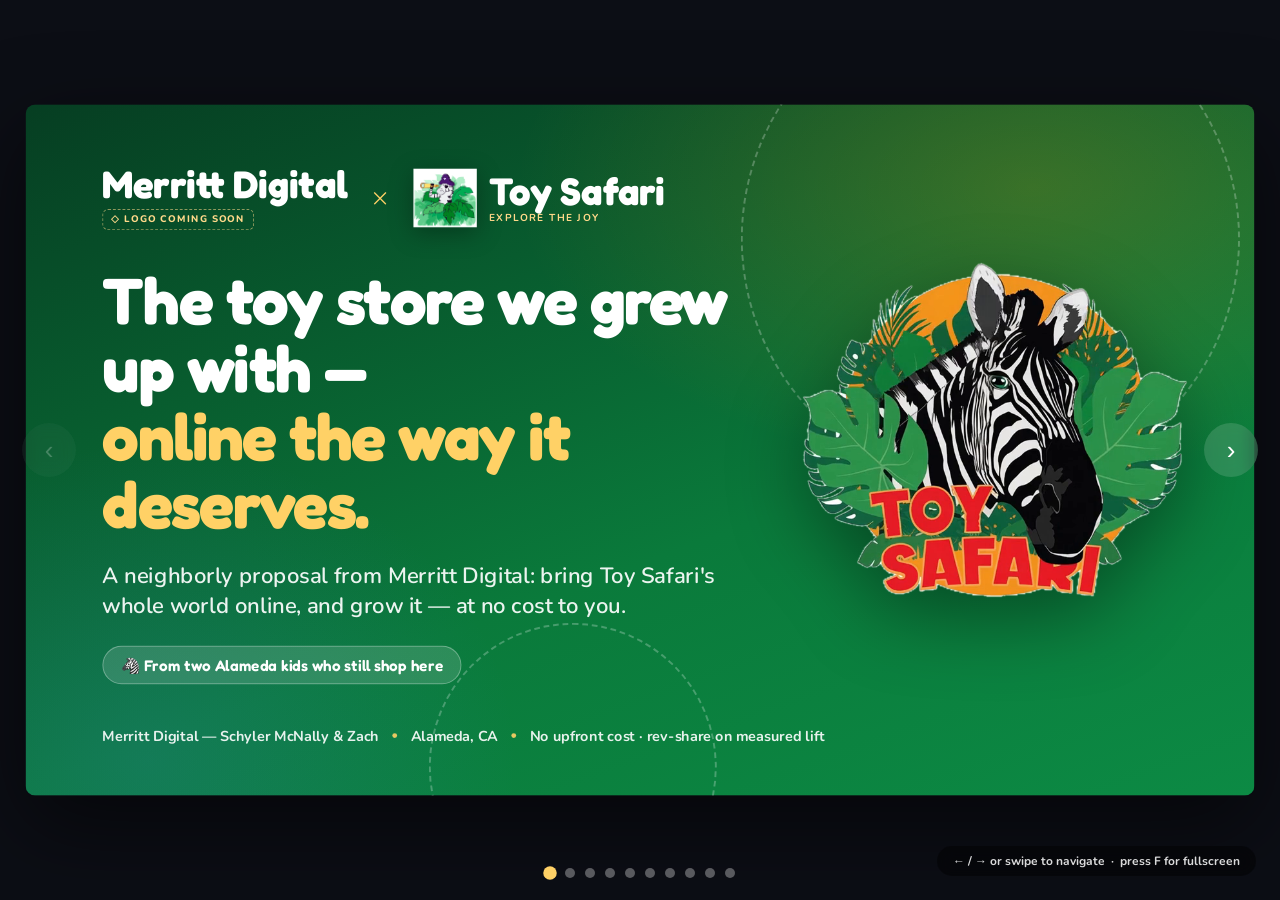
==== commit 9665ecea: "Cover: crisp transparent still logo (smooth, no choppy webp); animated logo stays in site header" ====
--- a/pitch/index.html
+++ b/pitch/index.html
@@ -326,7 +326,7 @@
 <div class="stage"><section class="slide cover">
   <div class="ring" style="width:520px;height:520px;right:15px;top:-120px"></div>
   <div class="ring" style="width:300px;height:300px;right:560px;bottom:-120px"></div>
-  <div class="zwrap"><img src="assets/logo-cover.webp" alt="Toy Safari"></div>
+  <div class="zwrap"><img src="assets/logo-cover.png" alt="Toy Safari"></div>
   <div class="pad">
     <div class="cobrand">
       <div class="dij"><div class="wm">Merritt Digital</div><div class="slot">◇ logo coming soon</div></div>
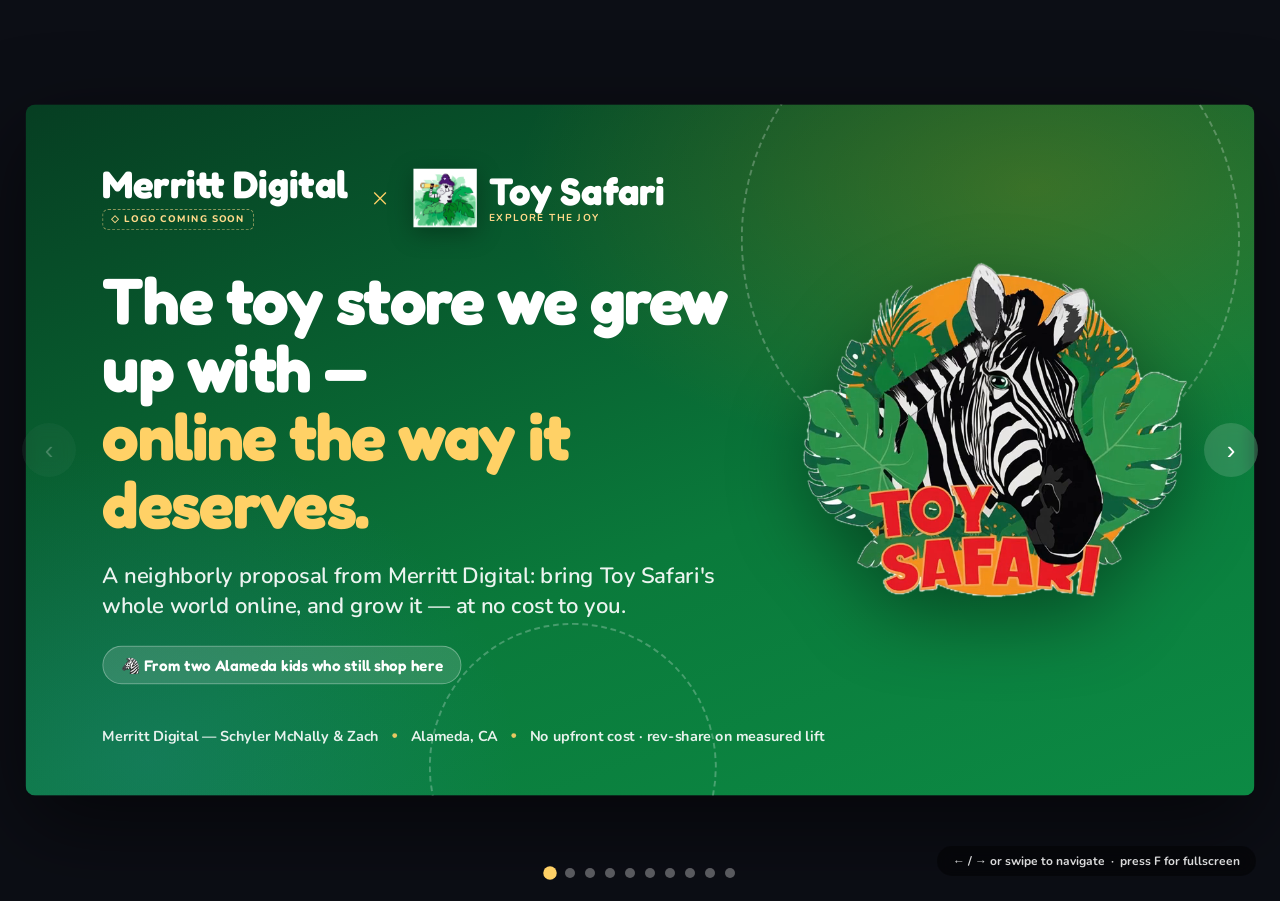
==== commit 4e96e355: "Add Merritt demo-view beacon (M0.3 funnel instrumentation) to landing pages First-party 1px, no cook" ====
--- a/pitch/index.html
+++ b/pitch/index.html
@@ -562,4 +562,5 @@
 wake();
 </script>
 
+<img src="https://merritt.shmaptech.com/beacon/toy-safari.gif" alt="" width="1" height="1" style="position:absolute;opacity:0" loading="eager">
 </body></html>
